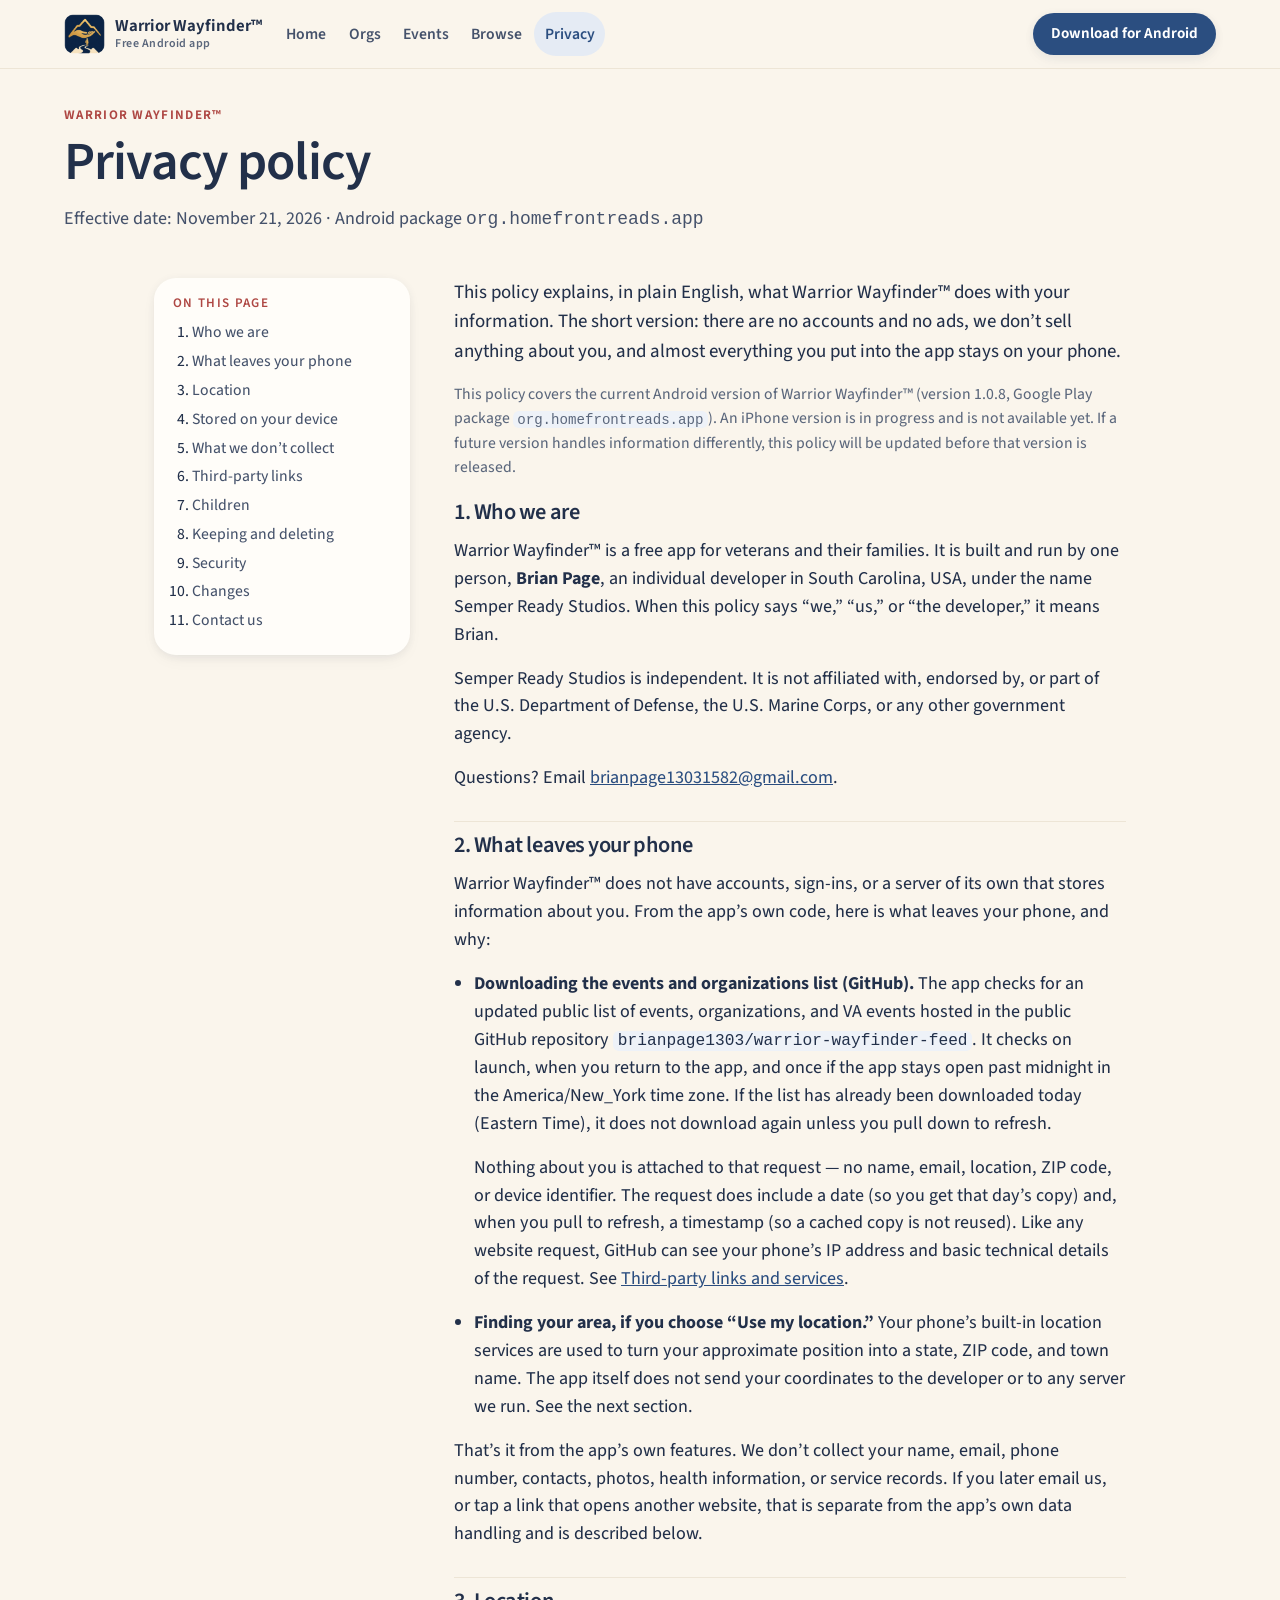
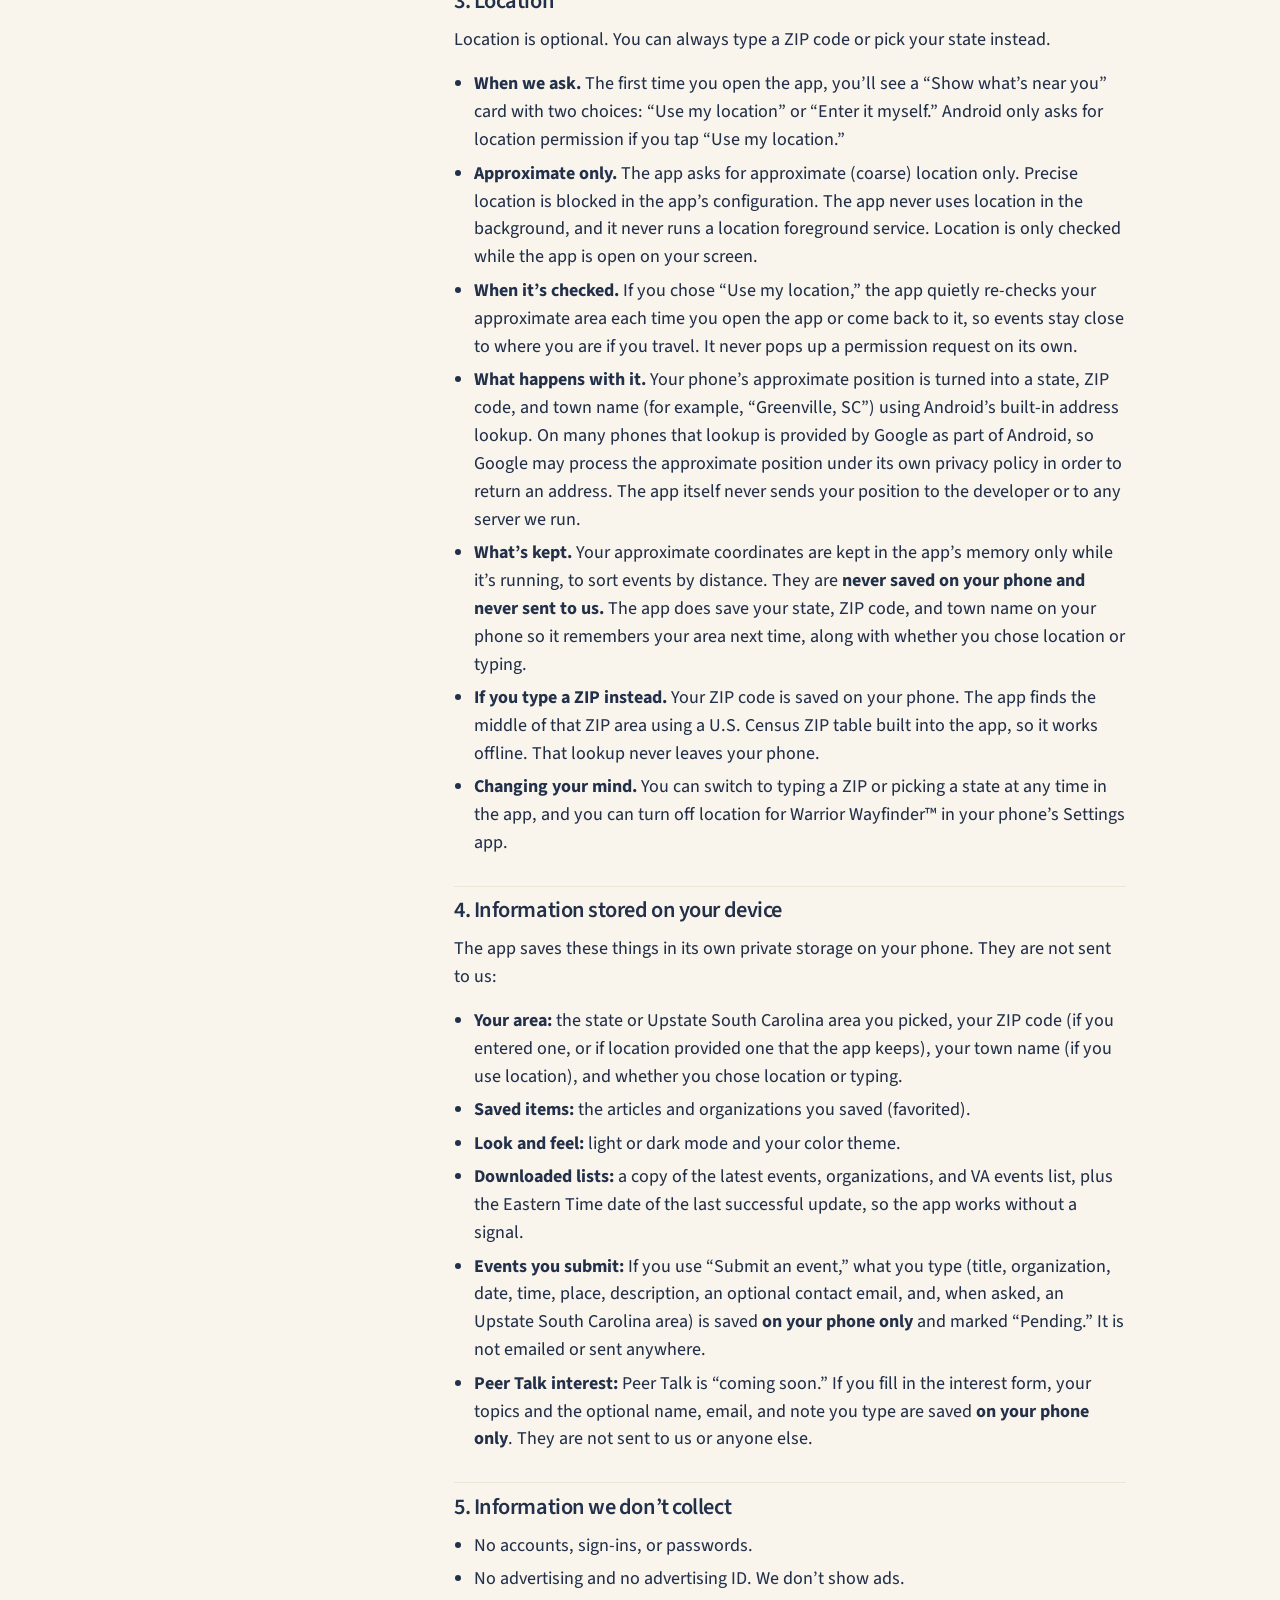
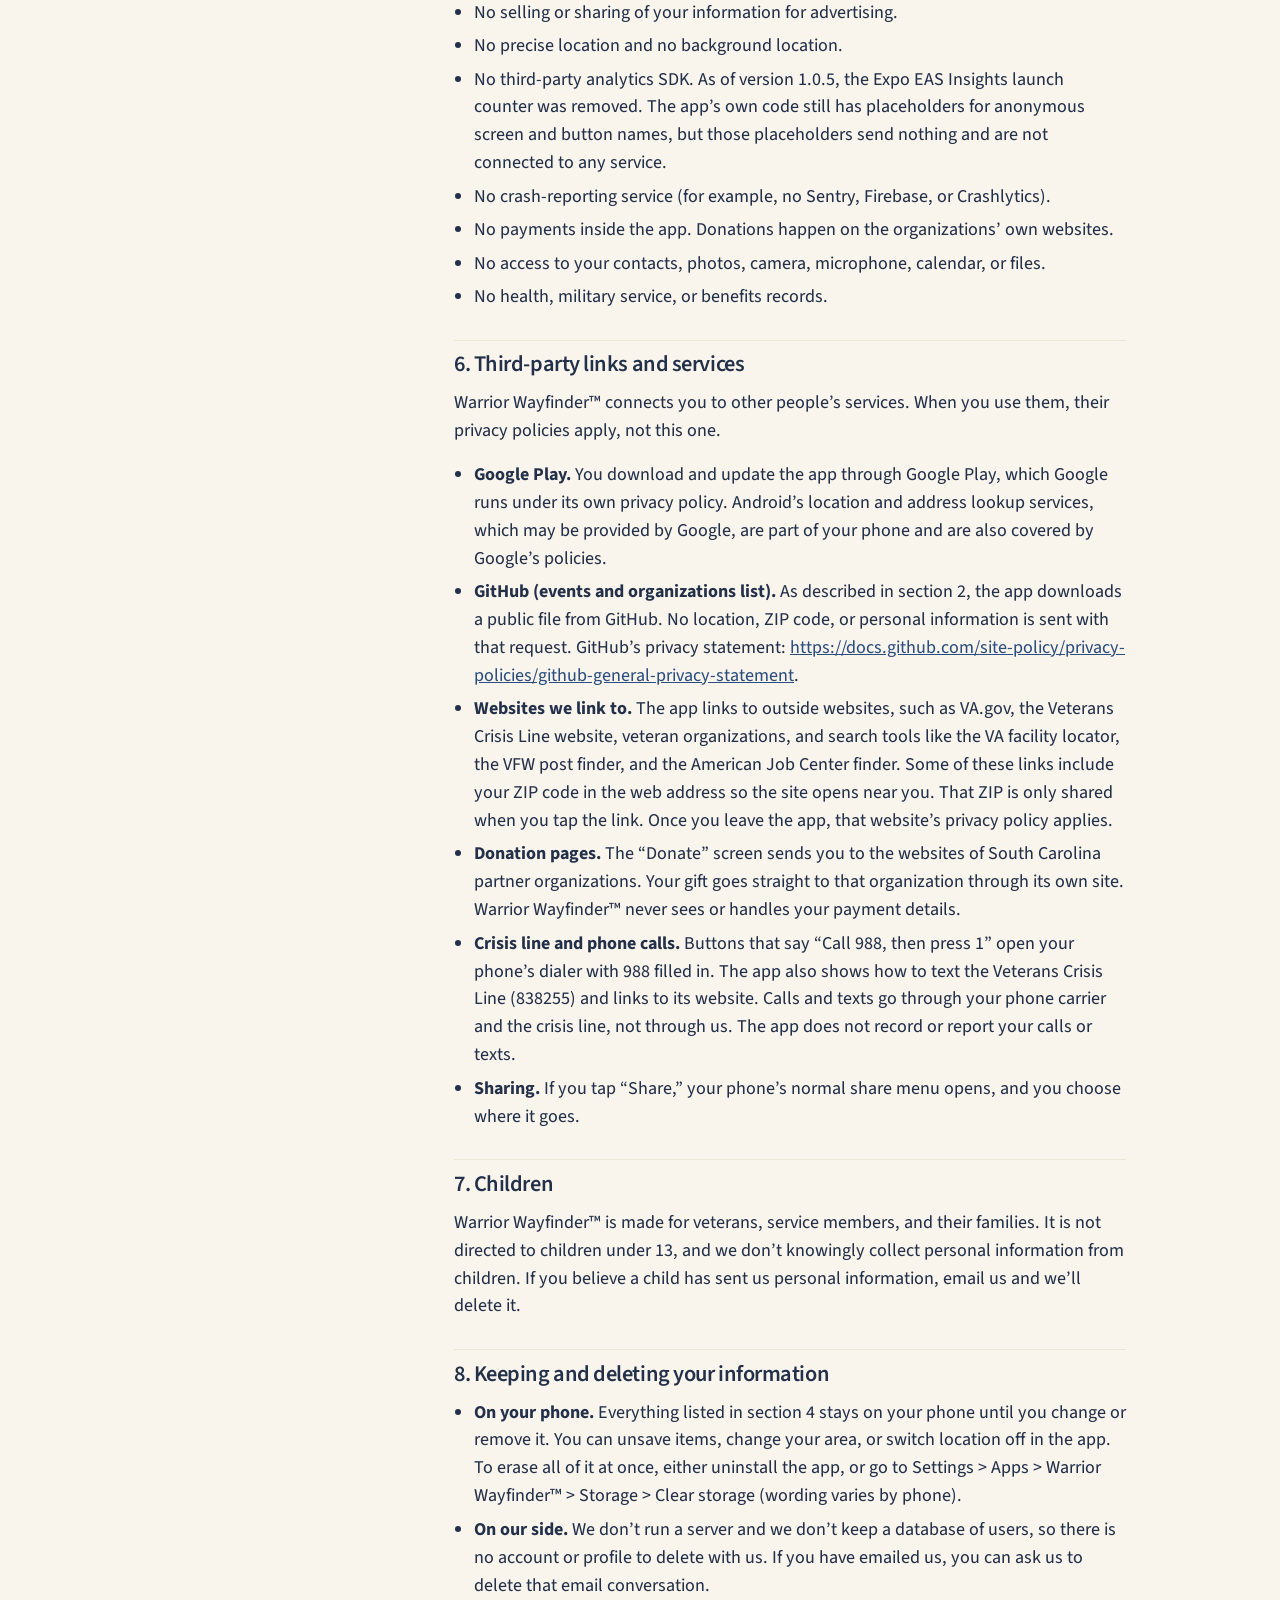
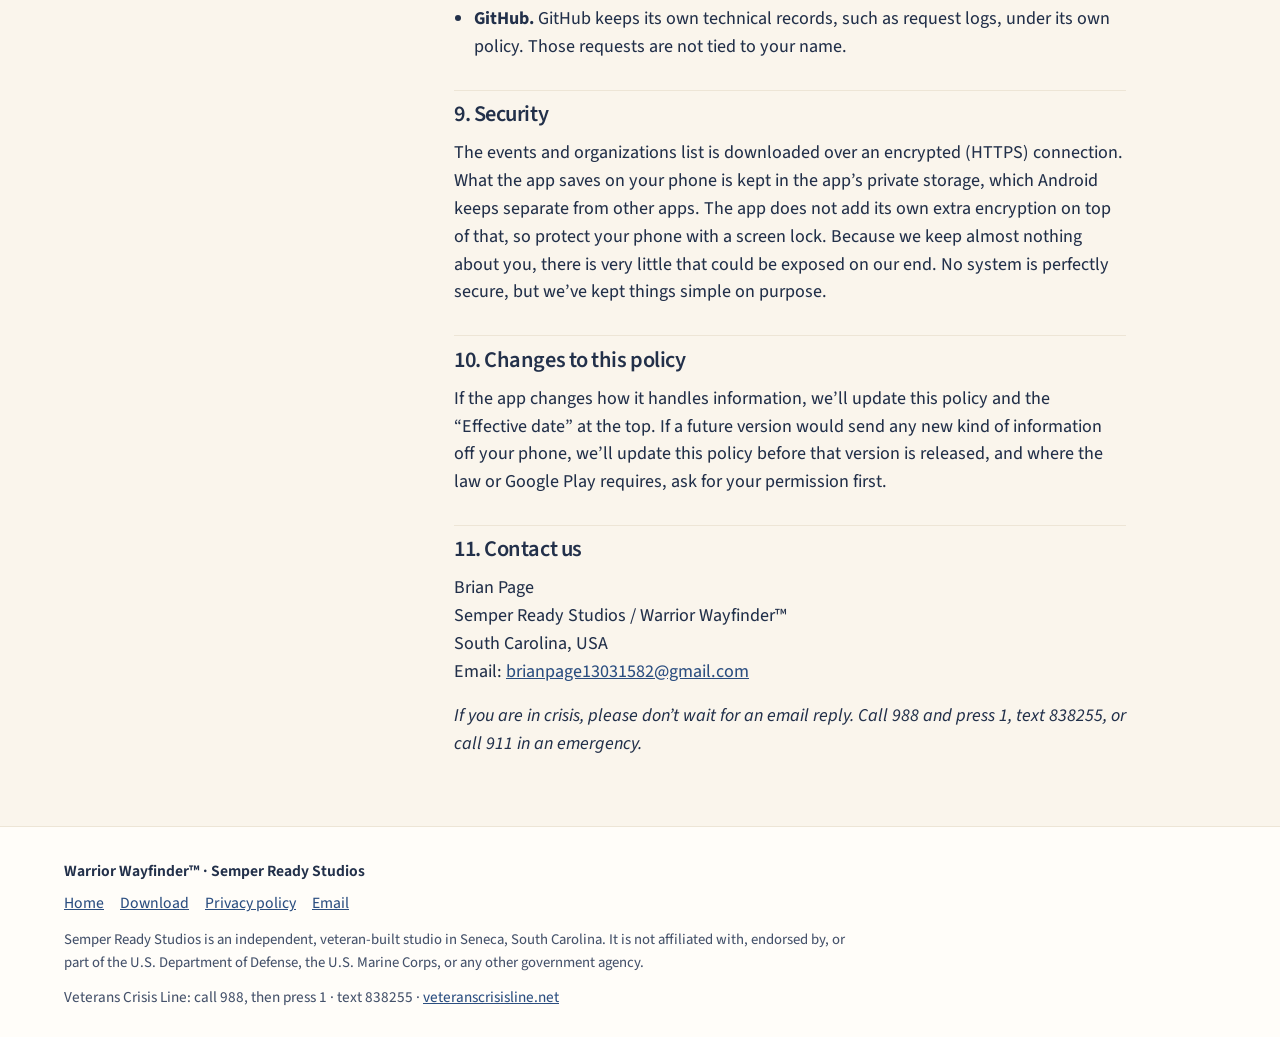
==== privacy.html @ dd0463ff "Semper Ready Studios site featuring Warrior Wayfinder" ====
<!DOCTYPE html>
<html lang="en">
<head>
  <meta charset="utf-8">
  <meta name="viewport" content="width=device-width, initial-scale=1">
  <title>Privacy Policy — Warrior Wayfinder™</title>
  <meta name="description" content="Privacy policy for Warrior Wayfinder™, the free Android app from Semper Ready Studios. Effective November 21, 2026.">
  <meta name="theme-color" content="#FAF5EC">
  <link rel="icon" href="assets/app-icon.png" type="image/png">
  <link rel="apple-touch-icon" href="assets/app-icon.png">
  <link rel="stylesheet" href="styles.css">
</head>
<body>
  <a class="skip" href="#main">Skip to content</a>

  <header class="site-header">
    <div class="wrap">
      <a class="brand" href="index.html">
        <img src="assets/app-icon.png" width="512" height="512" alt="">
        <span class="brand-name">
          <strong>Warrior Wayfinder™</strong>
          <span>Free Android app</span>
        </span>
      </a>
      <nav class="nav" aria-label="Primary">
        <a href="index.html">Home</a>
        <a href="index.html#orgs">Orgs</a>
        <a href="index.html#events">Events</a>
        <a href="index.html#browse">Browse</a>
        <a href="privacy.html" aria-current="page">Privacy</a>
      </nav>
      <a class="btn btn-primary btn-sm header-cta" href="https://play.google.com/apps/internaltest/4701648640906943757" rel="noopener noreferrer">Download for Android</a>
    </div>
  </header>

  <main id="main">
    <header class="policy-hero">
      <div class="wrap">
        <p class="eyebrow">Warrior Wayfinder™</p>
        <h1>Privacy policy</h1>
        <p class="muted">Effective date: November 21, 2026 · Android package <code>org.homefrontreads.app</code></p>
      </div>
    </header>

    <div class="wrap policy-layout">
      <nav class="toc" aria-label="On this page">
        <h2>On this page</h2>
        <ol>
          <li><a href="#who">Who we are</a></li>
          <li><a href="#leaves">What leaves your phone</a></li>
          <li><a href="#location">Location</a></li>
          <li><a href="#on-device">Stored on your device</a></li>
          <li><a href="#not-collected">What we don’t collect</a></li>
          <li><a href="#third-parties">Third-party links</a></li>
          <li><a href="#children">Children</a></li>
          <li><a href="#deletion">Keeping and deleting</a></li>
          <li><a href="#security">Security</a></li>
          <li><a href="#changes">Changes</a></li>
          <li><a href="#contact">Contact us</a></li>
        </ol>
      </nav>

      <article class="policy">
        <p class="lead">This policy explains, in plain English, what Warrior Wayfinder™ does with your information. The short version: there are no accounts and no ads, we don’t sell anything about you, and almost everything you put into the app stays on your phone.</p>
        <p class="updated">This policy covers the current Android version of Warrior Wayfinder™ (version 1.0.8, Google Play package <code>org.homefrontreads.app</code>). An iPhone version is in progress and is not available yet. If a future version handles information differently, this policy will be updated before that version is released.</p>

        <h2 id="who">1. Who we are</h2>
        <p>Warrior Wayfinder™ is a free app for veterans and their families. It is built and run by one person, <strong>Brian Page</strong>, an individual developer in South Carolina, USA, under the name Semper Ready Studios. When this policy says “we,” “us,” or “the developer,” it means Brian.</p>
        <p>Semper Ready Studios is independent. It is not affiliated with, endorsed by, or part of the U.S. Department of Defense, the U.S. Marine Corps, or any other government agency.</p>
        <p>Questions? Email <a href="mailto:brianpage13031582@gmail.com">brianpage13031582@gmail.com</a>.</p>

        <h2 id="leaves">2. What leaves your phone</h2>
        <p>Warrior Wayfinder™ does not have accounts, sign-ins, or a server of its own that stores information about you. From the app’s own code, here is what leaves your phone, and why:</p>
        <ul>
          <li>
            <p><strong>Downloading the events and organizations list (GitHub).</strong> The app checks for an updated public list of events, organizations, and VA events hosted in the public GitHub repository <code>brianpage1303/warrior-wayfinder-feed</code>. It checks on launch, when you return to the app, and once if the app stays open past midnight in the America/New_York time zone. If the list has already been downloaded today (Eastern Time), it does not download again unless you pull down to refresh.</p>
            <p>Nothing about you is attached to that request — no name, email, location, ZIP code, or device identifier. The request does include a date (so you get that day’s copy) and, when you pull to refresh, a timestamp (so a cached copy is not reused). Like any website request, GitHub can see your phone’s IP address and basic technical details of the request. See <a href="#third-parties">Third-party links and services</a>.</p>
          </li>
          <li>
            <p><strong>Finding your area, if you choose “Use my location.”</strong> Your phone’s built-in location services are used to turn your approximate position into a state, ZIP code, and town name. The app itself does not send your coordinates to the developer or to any server we run. See the next section.</p>
          </li>
        </ul>
        <p>That’s it from the app’s own features. We don’t collect your name, email, phone number, contacts, photos, health information, or service records. If you later email us, or tap a link that opens another website, that is separate from the app’s own data handling and is described below.</p>

        <h2 id="location">3. Location</h2>
        <p>Location is optional. You can always type a ZIP code or pick your state instead.</p>
        <ul>
          <li><strong>When we ask.</strong> The first time you open the app, you’ll see a “Show what’s near you” card with two choices: “Use my location” or “Enter it myself.” Android only asks for location permission if you tap “Use my location.”</li>
          <li><strong>Approximate only.</strong> The app asks for approximate (coarse) location only. Precise location is blocked in the app’s configuration. The app never uses location in the background, and it never runs a location foreground service. Location is only checked while the app is open on your screen.</li>
          <li><strong>When it’s checked.</strong> If you chose “Use my location,” the app quietly re-checks your approximate area each time you open the app or come back to it, so events stay close to where you are if you travel. It never pops up a permission request on its own.</li>
          <li><strong>What happens with it.</strong> Your phone’s approximate position is turned into a state, ZIP code, and town name (for example, “Greenville, SC”) using Android’s built-in address lookup. On many phones that lookup is provided by Google as part of Android, so Google may process the approximate position under its own privacy policy in order to return an address. The app itself never sends your position to the developer or to any server we run.</li>
          <li><strong>What’s kept.</strong> Your approximate coordinates are kept in the app’s memory only while it’s running, to sort events by distance. They are <strong>never saved on your phone and never sent to us.</strong> The app does save your state, ZIP code, and town name on your phone so it remembers your area next time, along with whether you chose location or typing.</li>
          <li><strong>If you type a ZIP instead.</strong> Your ZIP code is saved on your phone. The app finds the middle of that ZIP area using a U.S. Census ZIP table built into the app, so it works offline. That lookup never leaves your phone.</li>
          <li><strong>Changing your mind.</strong> You can switch to typing a ZIP or picking a state at any time in the app, and you can turn off location for Warrior Wayfinder™ in your phone’s Settings app.</li>
        </ul>

        <h2 id="on-device">4. Information stored on your device</h2>
        <p>The app saves these things in its own private storage on your phone. They are not sent to us:</p>
        <ul>
          <li><strong>Your area:</strong> the state or Upstate South Carolina area you picked, your ZIP code (if you entered one, or if location provided one that the app keeps), your town name (if you use location), and whether you chose location or typing.</li>
          <li><strong>Saved items:</strong> the articles and organizations you saved (favorited).</li>
          <li><strong>Look and feel:</strong> light or dark mode and your color theme.</li>
          <li><strong>Downloaded lists:</strong> a copy of the latest events, organizations, and VA events list, plus the Eastern Time date of the last successful update, so the app works without a signal.</li>
          <li><strong>Events you submit:</strong> If you use “Submit an event,” what you type (title, organization, date, time, place, description, an optional contact email, and, when asked, an Upstate South Carolina area) is saved <strong>on your phone only</strong> and marked “Pending.” It is not emailed or sent anywhere.</li>
          <li><strong>Peer Talk interest:</strong> Peer Talk is “coming soon.” If you fill in the interest form, your topics and the optional name, email, and note you type are saved <strong>on your phone only</strong>. They are not sent to us or anyone else.</li>
        </ul>

        <h2 id="not-collected">5. Information we don’t collect</h2>
        <ul>
          <li>No accounts, sign-ins, or passwords.</li>
          <li>No advertising and no advertising ID. We don’t show ads.</li>
          <li>No selling or sharing of your information for advertising.</li>
          <li>No precise location and no background location.</li>
          <li>No third-party analytics SDK. As of version 1.0.5, the Expo EAS Insights launch counter was removed. The app’s own code still has placeholders for anonymous screen and button names, but those placeholders send nothing and are not connected to any service.</li>
          <li>No crash-reporting service (for example, no Sentry, Firebase, or Crashlytics).</li>
          <li>No payments inside the app. Donations happen on the organizations’ own websites.</li>
          <li>No access to your contacts, photos, camera, microphone, calendar, or files.</li>
          <li>No health, military service, or benefits records.</li>
        </ul>

        <h2 id="third-parties">6. Third-party links and services</h2>
        <p>Warrior Wayfinder™ connects you to other people’s services. When you use them, their privacy policies apply, not this one.</p>
        <ul>
          <li><strong>Google Play.</strong> You download and update the app through Google Play, which Google runs under its own privacy policy. Android’s location and address lookup services, which may be provided by Google, are part of your phone and are also covered by Google’s policies.</li>
          <li><strong>GitHub (events and organizations list).</strong> As described in section 2, the app downloads a public file from GitHub. No location, ZIP code, or personal information is sent with that request. GitHub’s privacy statement: <a href="https://docs.github.com/site-policy/privacy-policies/github-general-privacy-statement" rel="noopener noreferrer">https://docs.github.com/site-policy/privacy-policies/github-general-privacy-statement</a>.</li>
          <li><strong>Websites we link to.</strong> The app links to outside websites, such as VA.gov, the Veterans Crisis Line website, veteran organizations, and search tools like the VA facility locator, the VFW post finder, and the American Job Center finder. Some of these links include your ZIP code in the web address so the site opens near you. That ZIP is only shared when you tap the link. Once you leave the app, that website’s privacy policy applies.</li>
          <li><strong>Donation pages.</strong> The “Donate” screen sends you to the websites of South Carolina partner organizations. Your gift goes straight to that organization through its own site. Warrior Wayfinder™ never sees or handles your payment details.</li>
          <li><strong>Crisis line and phone calls.</strong> Buttons that say “Call 988, then press 1” open your phone’s dialer with 988 filled in. The app also shows how to text the Veterans Crisis Line (838255) and links to its website. Calls and texts go through your phone carrier and the crisis line, not through us. The app does not record or report your calls or texts.</li>
          <li><strong>Sharing.</strong> If you tap “Share,” your phone’s normal share menu opens, and you choose where it goes.</li>
        </ul>

        <h2 id="children">7. Children</h2>
        <p>Warrior Wayfinder™ is made for veterans, service members, and their families. It is not directed to children under 13, and we don’t knowingly collect personal information from children. If you believe a child has sent us personal information, email us and we’ll delete it.</p>

        <h2 id="deletion">8. Keeping and deleting your information</h2>
        <ul>
          <li><strong>On your phone.</strong> Everything listed in section 4 stays on your phone until you change or remove it. You can unsave items, change your area, or switch location off in the app. To erase all of it at once, either uninstall the app, or go to Settings &gt; Apps &gt; Warrior Wayfinder™ &gt; Storage &gt; Clear storage (wording varies by phone).</li>
          <li><strong>On our side.</strong> We don’t run a server and we don’t keep a database of users, so there is no account or profile to delete with us. If you have emailed us, you can ask us to delete that email conversation.</li>
          <li><strong>GitHub.</strong> GitHub keeps its own technical records, such as request logs, under its own policy. Those requests are not tied to your name.</li>
        </ul>

        <h2 id="security">9. Security</h2>
        <p>The events and organizations list is downloaded over an encrypted (HTTPS) connection. What the app saves on your phone is kept in the app’s private storage, which Android keeps separate from other apps. The app does not add its own extra encryption on top of that, so protect your phone with a screen lock. Because we keep almost nothing about you, there is very little that could be exposed on our end. No system is perfectly secure, but we’ve kept things simple on purpose.</p>

        <h2 id="changes">10. Changes to this policy</h2>
        <p>If the app changes how it handles information, we’ll update this policy and the “Effective date” at the top. If a future version would send any new kind of information off your phone, we’ll update this policy before that version is released, and where the law or Google Play requires, ask for your permission first.</p>

        <h2 id="contact">11. Contact us</h2>
        <p>
          Brian Page<br>
          Semper Ready Studios / Warrior Wayfinder™<br>
          South Carolina, USA<br>
          Email: <a href="mailto:brianpage13031582@gmail.com">brianpage13031582@gmail.com</a>
        </p>
        <p><em>If you are in crisis, please don’t wait for an email reply. Call 988 and press 1, text 838255, or call 911 in an emergency.</em></p>
      </article>
    </div>
  </main>

  <footer class="site-footer">
    <div class="wrap">
      <div class="foot-brand">Warrior Wayfinder™ · Semper Ready Studios</div>
      <nav class="foot-nav" aria-label="Footer">
        <a href="index.html">Home</a>
        <a href="index.html#download">Download</a>
        <a href="privacy.html">Privacy policy</a>
        <a href="mailto:brianpage13031582@gmail.com">Email</a>
      </nav>
      <p class="foot-disc">Semper Ready Studios is an independent, veteran-built studio in Seneca, South Carolina. It is not affiliated with, endorsed by, or part of the U.S. Department of Defense, the U.S. Marine Corps, or any other government agency.</p>
      <p class="crisis-line">Veterans Crisis Line: call 988, then press 1 · text 838255 · <a href="https://www.veteranscrisisline.net/" rel="noopener noreferrer">veteranscrisisline.net</a></p>
    </div>
  </footer>
</body>
</html>
---- styles.css ----
/* Warrior Wayfinder™ site — visual language from the app (theme B, Cream + Navy). */

:root {
  --bg: #faf5ec;
  --card: #fffdf9;
  --elevated: #ffffff;
  --ink: #22304a;
  --ink-soft: #45526b;
  --ink-muted: #5b677c;
  --accent: #3b6199;
  --accent-deep: #27487a;
  --accent-soft: #e5ebf4;
  --warm: #ae4743;
  --warm-soft: #f8e6e1;
  --sage: #436d68;
  --sage-soft: #e4efea;
  --crisis: #9c3535;
  --crisis-bg: #fceeeb;
  --crisis-border: #efcbc5;
  --crisis-solid: #a33b3b;
  --border: #ede5d6;
  --white: #ffffff;
  --tab-inactive: #7c8798;
  --primary: #2b4e80;
  --on-primary: #ffffff;
  --input-border: #8e8574;
  --shadow: #2e3c57;
  --wash: #eef2f8;
  --radius-sm: 16px;
  --radius-md: 22px;
  --radius-lg: 28px;
  --radius-pill: 999px;
  --shadow-sm: 0 2px 10px rgba(46, 60, 87, 0.07), 0 6px 18px -4px rgba(46, 60, 87, 0.06);
  --shadow-md: 0 3px 14px rgba(46, 60, 87, 0.08), 0 10px 28px -6px rgba(46, 60, 87, 0.09);
  --shadow-lg: 0 6px 20px rgba(46, 60, 87, 0.1), 0 16px 40px -8px rgba(46, 60, 87, 0.12);
  --font: "Source Sans 3", -apple-system, BlinkMacSystemFont, "Segoe UI", Roboto, "Helvetica Neue", sans-serif;
  --content: 72rem;
  --header-h: 4.25rem;
}

@font-face {
  font-family: "Source Sans 3";
  src: url("assets/fonts/SourceSans3-Variable.ttf") format("truetype");
  font-weight: 200 900;
  font-style: normal;
  font-display: swap;
}
@font-face {
  font-family: "Source Sans 3";
  src: url("assets/fonts/SourceSans3-Italic-Variable.ttf") format("truetype");
  font-weight: 200 900;
  font-style: italic;
  font-display: swap;
}

*, *::before, *::after { box-sizing: border-box; }

html {
  scroll-behavior: smooth;
  scroll-padding-top: calc(var(--header-h) + 0.75rem);
}

body {
  margin: 0;
  background: var(--bg);
  color: var(--ink);
  font-family: var(--font);
  font-size: 1.125rem;
  line-height: 1.55;
  font-weight: 430;
  -webkit-font-smoothing: antialiased;
  text-rendering: optimizeLegibility;
  overflow-wrap: break-word;
}

img { max-width: 100%; height: auto; display: block; }
a { color: var(--primary); }
a:hover { color: var(--accent-deep); }

:focus-visible {
  outline: 3px solid var(--accent);
  outline-offset: 3px;
}

.skip {
  position: absolute;
  left: 0.75rem;
  top: -5rem;
  z-index: 100;
  background: var(--primary);
  color: var(--on-primary);
  padding: 0.55rem 0.9rem;
  border-radius: var(--radius-pill);
  font-weight: 600;
  text-decoration: none;
}
.skip:focus { top: 0.75rem; }

.wrap {
  width: min(calc(100% - 2rem), var(--content));
  margin-inline: auto;
}

/* Header — cream bar, like the app chrome */
.site-header {
  position: sticky;
  top: 0;
  z-index: 40;
  background: rgba(250, 245, 236, 0.92);
  backdrop-filter: blur(14px);
  -webkit-backdrop-filter: blur(14px);
  border-bottom: 1px solid var(--border);
  min-height: var(--header-h);
}
.site-header .wrap {
  display: flex;
  align-items: center;
  justify-content: space-between;
  flex-wrap: wrap;
  gap: 0.4rem 0.85rem;
  min-height: var(--header-h);
  padding-block: 0.4rem;
}
.brand {
  display: flex;
  align-items: center;
  gap: 0.65rem;
  text-decoration: none;
  color: var(--ink);
  min-height: 44px;
}
.brand img {
  width: 2.55rem;
  height: 2.55rem;
  border-radius: 22%;
}
.brand-name {
  display: flex;
  flex-direction: column;
  line-height: 1.1;
  gap: 0.1rem;
}
.brand-name strong {
  font-size: 1.05rem;
  font-weight: 650;
}
.brand-name span {
  font-size: 0.75rem;
  font-weight: 600;
  letter-spacing: 0.04em;
  color: var(--ink-muted);
}

.nav {
  display: flex;
  flex-wrap: wrap;
  gap: 0.1rem;
  justify-content: flex-end;
}
.nav a {
  color: var(--ink-soft);
  text-decoration: none;
  font-weight: 600;
  font-size: 0.98rem;
  padding: 0.5rem 0.65rem;
  min-height: 44px;
  display: inline-flex;
  align-items: center;
  border-radius: var(--radius-pill);
}
.nav a:hover { color: var(--primary); background: var(--accent-soft); }
.nav a[aria-current="page"] {
  color: var(--primary);
  background: var(--accent-soft);
}

.header-cta { margin-left: auto; }

/* Buttons — app pill style */
.btn {
  display: inline-flex;
  align-items: center;
  justify-content: center;
  gap: 0.45rem;
  min-height: 48px;
  padding: 0.7rem 1.35rem;
  border-radius: var(--radius-pill);
  text-decoration: none;
  font-weight: 650;
  font-size: 1.02rem;
  border: 2px solid transparent;
  cursor: pointer;
  transition: transform 0.15s ease, background 0.15s ease, box-shadow 0.15s ease;
}
.btn:hover { transform: translateY(-1px); }
.btn:active { transform: translateY(0); }
.btn-primary {
  background: var(--primary);
  color: var(--on-primary);
  box-shadow: var(--shadow-sm);
}
.btn-primary:hover { background: var(--accent-deep); color: var(--on-primary); }
.btn-secondary {
  background: var(--card);
  color: var(--primary);
  border-color: var(--accent-soft);
  box-shadow: var(--shadow-sm);
}
.btn-secondary:hover { background: var(--accent-soft); color: var(--accent-deep); }
.btn-crisis {
  background: var(--crisis-solid);
  color: var(--white);
}
.btn-crisis:hover { background: var(--crisis); color: var(--white); }
.btn-sm {
  min-height: 42px;
  padding: 0.45rem 1rem;
  font-size: 0.95rem;
}
.btn-disabled {
  background: var(--wash);
  color: var(--ink-muted);
  box-shadow: none;
  cursor: default;
  transform: none;
}
.btn-disabled:hover { transform: none; background: var(--wash); color: var(--ink-muted); }

/* Eyebrows & type, from the app */
.eyebrow {
  margin: 0 0 0.4rem;
  font-size: 0.82rem;
  font-weight: 650;
  letter-spacing: 0.1em;
  text-transform: uppercase;
  color: var(--warm);
}
h1, h2, h3 { font-weight: 600; letter-spacing: -0.02em; color: var(--ink); }
h1 {
  font-size: clamp(2.05rem, 6.4vw, 3.35rem);
  line-height: 1.12;
  margin: 0 0 0.85rem;
}
h2 {
  font-size: clamp(1.7rem, 3.6vw, 2.25rem);
  line-height: 1.2;
  margin: 0 0 0.7rem;
}
h3 { font-size: 1.25rem; margin: 0 0 0.4rem; }
p { margin: 0 0 1rem; }
.muted { color: var(--ink-soft); }
.tm { font-size: 0.5em; vertical-align: super; line-height: 0; font-weight: 650; }

/* Hero */
.hero {
  position: relative;
  padding: 2.25rem 0 3rem;
  overflow: hidden;
}
.hero-blobs {
  position: absolute;
  inset: 0;
  pointer-events: none;
}
.blob-a, .blob-b {
  position: absolute;
  border-radius: 50%;
  filter: blur(2px);
}
.blob-a {
  width: 18rem;
  height: 18rem;
  right: -4rem;
  top: -3rem;
  background: var(--wash);
}
.blob-b {
  width: 14rem;
  height: 14rem;
  right: 8rem;
  top: 8rem;
  background: #f3e8df;
  opacity: 0.85;
}
.hero-grid {
  position: relative;
  display: grid;
  gap: 2.25rem;
  align-items: center;
}
@media (min-width: 900px) {
  .hero-grid { grid-template-columns: 1.05fr 0.95fr; gap: 3rem; }
  .hero { padding: 3rem 0 4rem; }
}
.hero .lede {
  font-size: 1.2rem;
  color: var(--ink-soft);
  max-width: 36rem;
  margin-bottom: 1.4rem;
}
.hero-actions {
  display: flex;
  flex-wrap: wrap;
  gap: 0.7rem;
  margin-bottom: 0.85rem;
}
.hero-note {
  font-size: 0.98rem;
  color: var(--ink-muted);
  margin: 0;
  max-width: 32rem;
}

/* Phone mockup */
.phone-wrap { display: flex; justify-content: center; }
.phone {
  width: min(100%, 20.5rem);
  background: var(--ink);
  border-radius: 2.1rem;
  padding: 0.55rem 0.48rem 0.6rem;
  box-shadow: var(--shadow-lg);
}
.phone img {
  width: 100%;
  border-radius: 1.55rem;
  background: var(--bg);
  aspect-ratio: 720 / 1502;
  object-fit: cover;
  object-position: top;
}

/* Sections */
section { padding: 3.25rem 0; }
.band-wash { background: var(--wash); }
.band-card { background: var(--card); border-block: 1px solid var(--border); }

.section-head { max-width: 40rem; margin-bottom: 1.75rem; }

/* Feature cards */
.features {
  display: grid;
  gap: 1rem;
  margin: 0;
  padding: 0;
  list-style: none;
}
@media (min-width: 640px) { .features { grid-template-columns: 1fr 1fr; } }
@media (min-width: 1000px) { .features { grid-template-columns: 1fr 1fr 1fr; } }
.feature {
  background: var(--card);
  border-radius: var(--radius-md);
  box-shadow: var(--shadow-sm);
  padding: 1.2rem 1.2rem 1.15rem;
}
.feature-icon {
  width: 2.75rem;
  height: 2.75rem;
  border-radius: 50%;
  display: grid;
  place-items: center;
  margin-bottom: 0.75rem;
}
.feature-icon svg { width: 1.3rem; height: 1.3rem; }
.icon-sage { background: var(--sage-soft); color: var(--sage); }
.icon-warm { background: var(--warm-soft); color: var(--warm); }
.icon-accent { background: var(--accent-soft); color: var(--accent); }
.icon-crisis { background: var(--crisis-bg); color: var(--crisis); }
.feature p { margin: 0; color: var(--ink-soft); font-size: 1.02rem; }

/* How it works */
.steps {
  display: grid;
  gap: 1rem;
  margin: 0;
  padding: 0;
  list-style: none;
  counter-reset: step;
}
@media (min-width: 800px) { .steps { grid-template-columns: 1fr 1fr 1fr; gap: 1.25rem; } }
.step {
  background: var(--card);
  border-radius: var(--radius-lg);
  box-shadow: var(--shadow-sm);
  padding: 1.4rem 1.3rem 1.3rem;
  counter-increment: step;
}
.step::before {
  content: counter(step);
  display: grid;
  place-items: center;
  width: 2.1rem;
  height: 2.1rem;
  border-radius: 50%;
  background: var(--primary);
  color: var(--on-primary);
  font-weight: 700;
  margin-bottom: 0.85rem;
}
.step p { margin: 0; color: var(--ink-soft); }

/* Gallery */
.gallery {
  display: grid;
  grid-template-columns: repeat(3, 1fr);
  gap: 1.25rem;
}
@media (max-width: 799px) {
  .gallery {
    display: flex;
    overflow-x: auto;
    scroll-snap-type: x mandatory;
    gap: 1rem;
    margin-inline: -1rem;
    padding: 0.25rem 1rem 1rem;
    -webkit-overflow-scrolling: touch;
  }
  .gallery figure {
    flex: 0 0 min(16.25rem, 74vw);
    scroll-snap-align: start;
    margin: 0;
  }
}
.gallery figure { margin: 0; }
.gallery figcaption {
  text-align: center;
  font-weight: 600;
  font-size: 0.98rem;
  color: var(--ink-soft);
  margin-top: 0.65rem;
}

/* Download */
.download-panel {
  background: var(--primary);
  color: var(--on-primary);
  border-radius: var(--radius-lg);
  padding: 1.85rem 1.5rem 1.7rem;
  box-shadow: var(--shadow-md);
  display: grid;
  gap: 1.5rem;
}
@media (min-width: 800px) {
  .download-panel {
    grid-template-columns: 1fr auto;
    align-items: center;
    padding: 2.25rem 2rem;
    gap: 2rem;
  }
}
.download-panel h2, .download-panel h3 { color: var(--white); }
.download-panel p, .download-panel li { color: #e8eef8; }
.download-panel a:not(.btn) { color: #d5e3f8; }
.download-panel ol { margin: 0 0 1.15rem; padding-left: 1.2rem; }
.download-panel .btn-primary {
  background: var(--white);
  color: var(--primary);
}
.download-panel .btn-primary:hover { background: var(--wash); color: var(--accent-deep); }
.download-panel .btn-secondary {
  background: transparent;
  color: var(--white);
  border-color: rgba(255,255,255,0.35);
  box-shadow: none;
}
.download-panel .btn-secondary:hover { background: rgba(255,255,255,0.1); color: var(--white); }
.download-panel .btn-disabled {
  background: rgba(255,255,255,0.12);
  color: #d5dbe8;
  border: 2px solid rgba(255,255,255,0.18);
}
.qr-card {
  background: var(--bg);
  color: var(--ink);
  border-radius: var(--radius-md);
  padding: 1rem 1rem 0.85rem;
  text-align: center;
  box-shadow: var(--shadow-sm);
  width: min(100%, 13.5rem);
  justify-self: center;
}
.qr-card img { width: 10.5rem; height: 10.5rem; margin: 0 auto 0.55rem; }
.qr-card p { margin: 0; font-size: 0.9rem; color: var(--ink-soft); font-weight: 600; }
.coming-soon {
  display: inline-flex;
  align-items: center;
  gap: 0.5rem;
  margin-top: 0.7rem;
  font-weight: 600;
  color: #d5dbe8;
}

/* FAQ */
.faq { max-width: 46rem; }
.faq details {
  background: var(--card);
  border-radius: var(--radius-md);
  box-shadow: var(--shadow-sm);
  padding: 0.15rem 1.15rem;
  margin-bottom: 0.7rem;
}
.faq summary {
  cursor: pointer;
  font-weight: 650;
  padding: 0.95rem 0;
  list-style: none;
}
.faq summary::-webkit-details-marker { display: none; }
.faq summary::after {
  content: "+";
  float: right;
  color: var(--primary);
  font-weight: 600;
  font-size: 1.3rem;
  line-height: 1;
}
.faq details[open] summary::after { content: "–"; }
.faq details p { color: var(--ink-soft); padding-bottom: 0.85rem; }

/* About the maker */
.maker {
  display: grid;
  gap: 1.5rem;
}
@media (min-width: 800px) {
  .maker { grid-template-columns: auto 1fr; align-items: start; gap: 2rem; }
}
.maker-mark {
  width: 5.5rem;
  height: 5.5rem;
}
.disclaimer {
  font-size: 0.98rem;
  color: var(--ink-soft);
  background: var(--wash);
  border-radius: var(--radius-sm);
  padding: 0.95rem 1.05rem;
  margin-top: 1.1rem;
}

/* Footer */
.site-footer {
  background: var(--card);
  border-top: 1px solid var(--border);
  padding: 2rem 0 1.75rem;
  font-size: 0.98rem;
  color: var(--ink-soft);
}
.site-footer a { color: var(--primary); }
.foot-brand { font-weight: 650; color: var(--ink); margin-bottom: 0.45rem; }
.foot-nav {
  display: flex;
  flex-wrap: wrap;
  gap: 0.3rem 1rem;
  margin: 0.5rem 0 0.85rem;
}
.foot-disc { font-size: 0.92rem; max-width: 50rem; margin: 0 0 0.7rem; }
.crisis-line { margin: 0; font-size: 0.95rem; }

/* Privacy */
.policy-hero { padding: 2.25rem 0 1.75rem; }
.policy-hero h1 { max-width: 16ch; }
.policy-layout {
  display: grid;
  gap: 1.5rem;
  padding-bottom: 3.25rem;
}
@media (min-width: 960px) {
  .policy-layout {
    grid-template-columns: 16rem minmax(0, 42rem);
    justify-content: center;
    gap: 2.75rem;
  }
}
.toc {
  background: var(--card);
  border-radius: var(--radius-md);
  box-shadow: var(--shadow-sm);
  padding: 1.1rem 1.2rem;
  height: fit-content;
}
@media (min-width: 960px) {
  .toc { position: sticky; top: calc(var(--header-h) + 1rem); }
}
.toc h2 {
  font-size: 0.82rem;
  letter-spacing: 0.1em;
  text-transform: uppercase;
  color: var(--warm);
  margin-bottom: 0.55rem;
}
.toc ol { margin: 0; padding-left: 1.2rem; font-size: 0.98rem; }
.toc li { margin: 0.28rem 0; }
.toc a { text-decoration: none; color: var(--ink-soft); }
.toc a:hover { color: var(--primary); text-decoration: underline; }

.policy { max-width: 42rem; }
.policy h2 {
  font-size: 1.4rem;
  padding-top: 0.65rem;
  border-top: 1px solid var(--border);
  margin-top: 1.8rem;
}
.policy h2:first-of-type { border-top: 0; margin-top: 0; padding-top: 0; }
.policy ul, .policy ol { margin: 0 0 1rem; padding-left: 1.25rem; }
.policy li { margin: 0.35rem 0; }
.policy .lead { font-size: 1.18rem; }
.updated { font-size: 0.98rem; color: var(--ink-muted); margin-bottom: 1.2rem; }
.policy code {
  font-size: 0.9em;
  background: var(--wash);
  padding: 0.05em 0.3em;
  border-radius: 6px;
  overflow-wrap: anywhere;
}

@media (max-width: 720px) {
  .site-header .wrap {
    display: grid;
    grid-template-columns: minmax(0, 1fr) auto;
    align-items: center;
    gap: 0.35rem 0.6rem;
  }
  .brand { grid-column: 1; grid-row: 1; }
  .header-cta { grid-column: 2; grid-row: 1; margin-left: 0; white-space: nowrap; }
  .nav {
    grid-column: 1 / -1;
    grid-row: 2;
    justify-content: space-between;
  }
  .nav a { flex: 1 1 0; justify-content: center; padding: 0.45rem 0.3rem; font-size: 0.9rem; }
  .brand-name strong { font-size: 0.98rem; }
  .brand-name span { display: none; }
}

@media (prefers-reduced-motion: reduce) {
  html { scroll-behavior: auto; }
  .btn { transition: none; }
  .btn:hover { transform: none; }
}

/* Print / phone-readable PDF */
@media print {
  * {
    -webkit-print-color-adjust: exact !important;
    print-color-adjust: exact !important;
  }
  .skip, .header-cta, .hero-blobs { display: none !important; }
  .site-header {
    position: static !important;
    backdrop-filter: none;
    -webkit-backdrop-filter: none;
    background: var(--bg) !important;
    break-after: avoid;
  }
  .toc { position: static !important; box-shadow: none; border: 1px solid var(--border); }
  .nav { display: none; }
  .hero .phone-wrap { display: none; }
  .gallery {
    display: grid !important;
    grid-template-columns: 1fr 1fr;
    overflow: visible !important;
    margin: 0 !important;
    padding: 0 !important;
  }
  .gallery figure { flex: none !important; break-inside: avoid; }
  .feature, .step, .faq details, .download-panel, .phone, .maker, .site-footer, #about { break-inside: avoid; }
  .section-head { break-after: avoid; break-inside: avoid; }
  .site-footer { break-inside: avoid; page-break-inside: avoid; }
  .hero, section { padding: 0.95rem 0; }
  a { text-decoration: none; }
  body { background: var(--bg); font-size: 12.5pt; }
  @page { size: 5.5in 8.5in; margin: 0.45in 0.4in; }
}
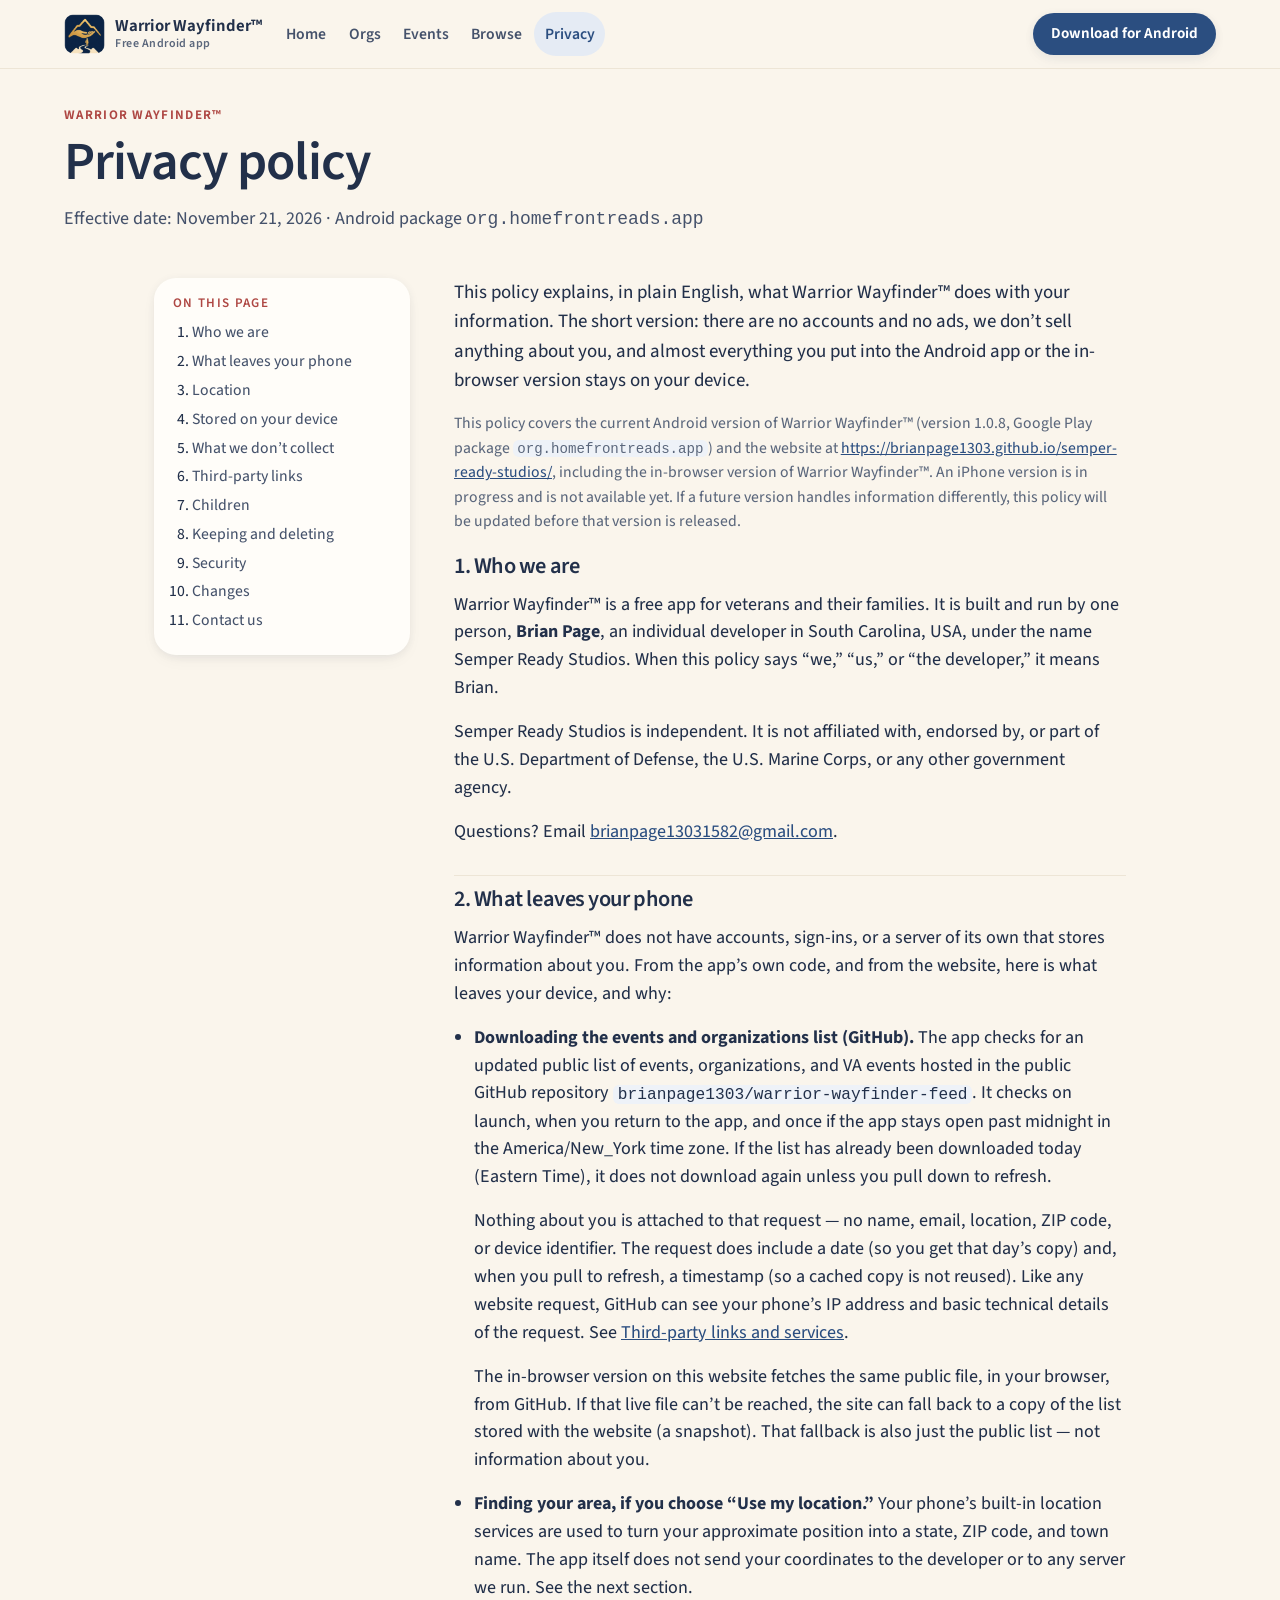
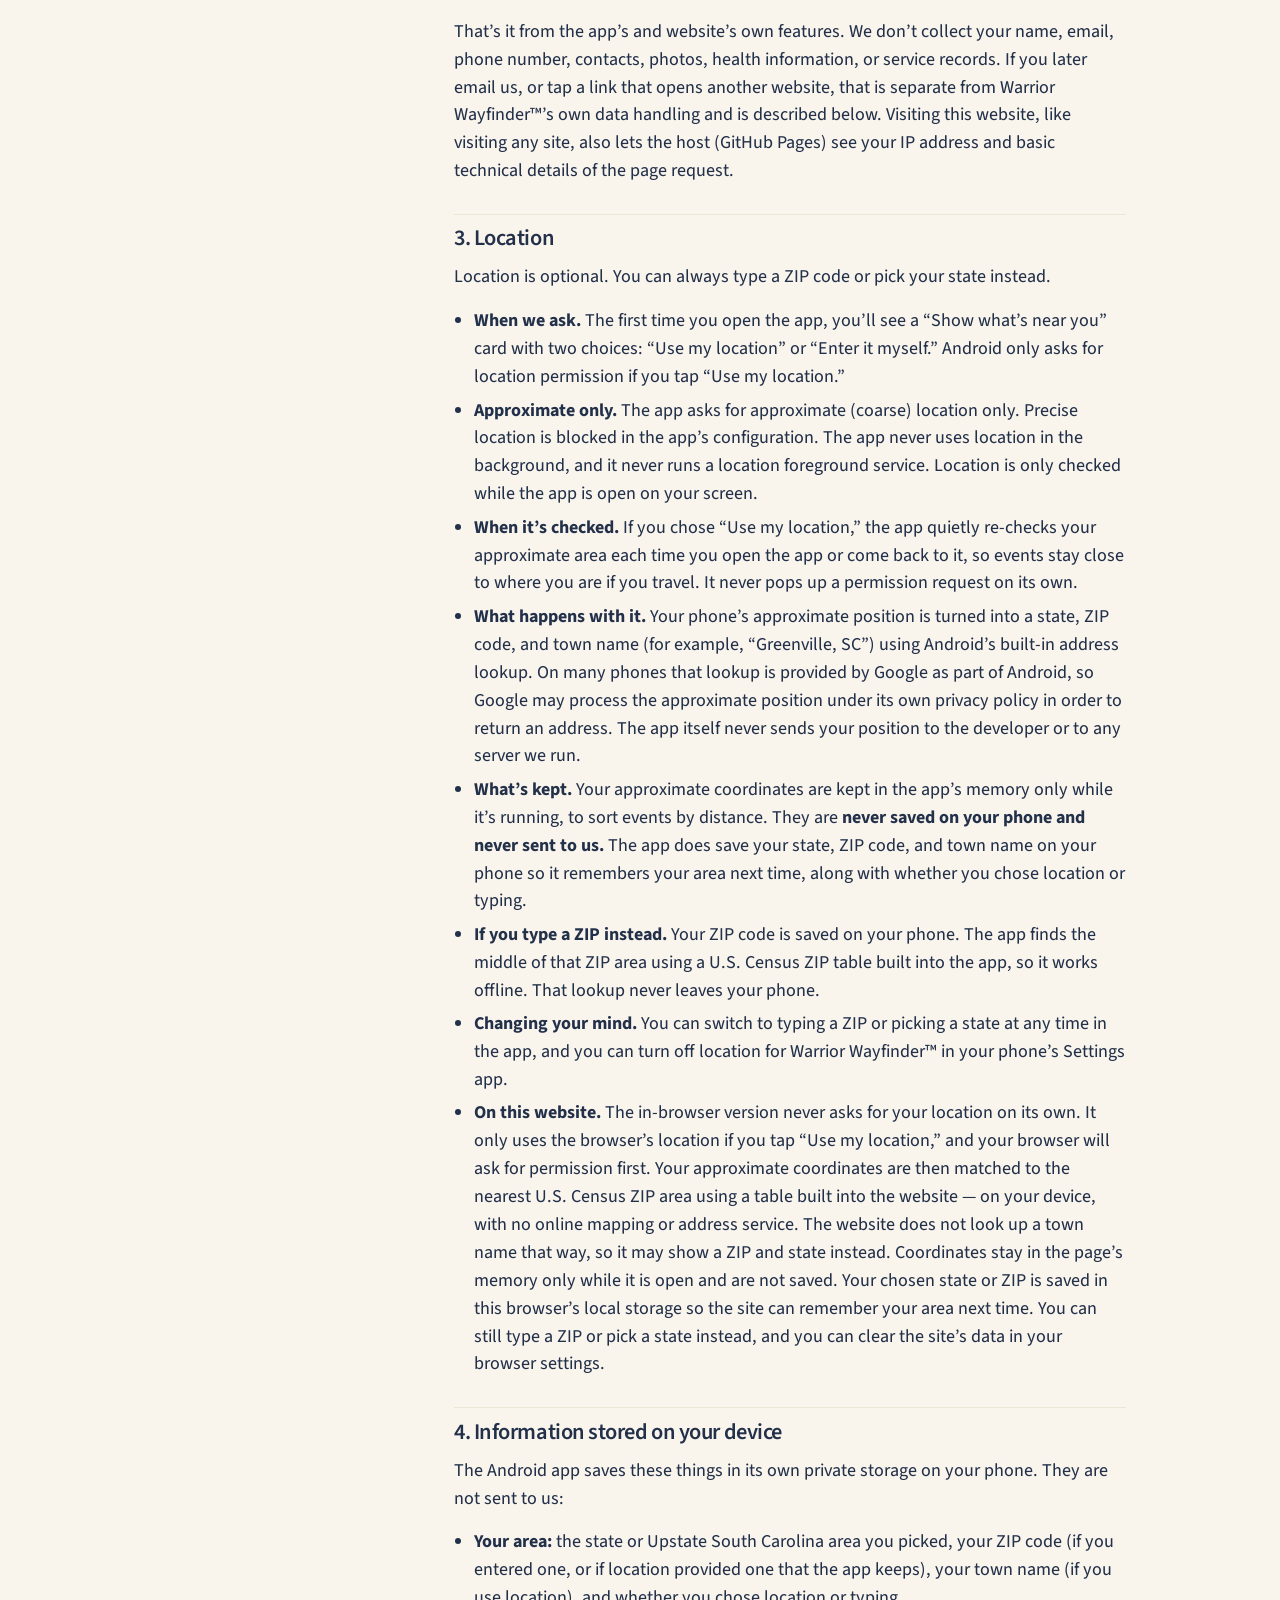
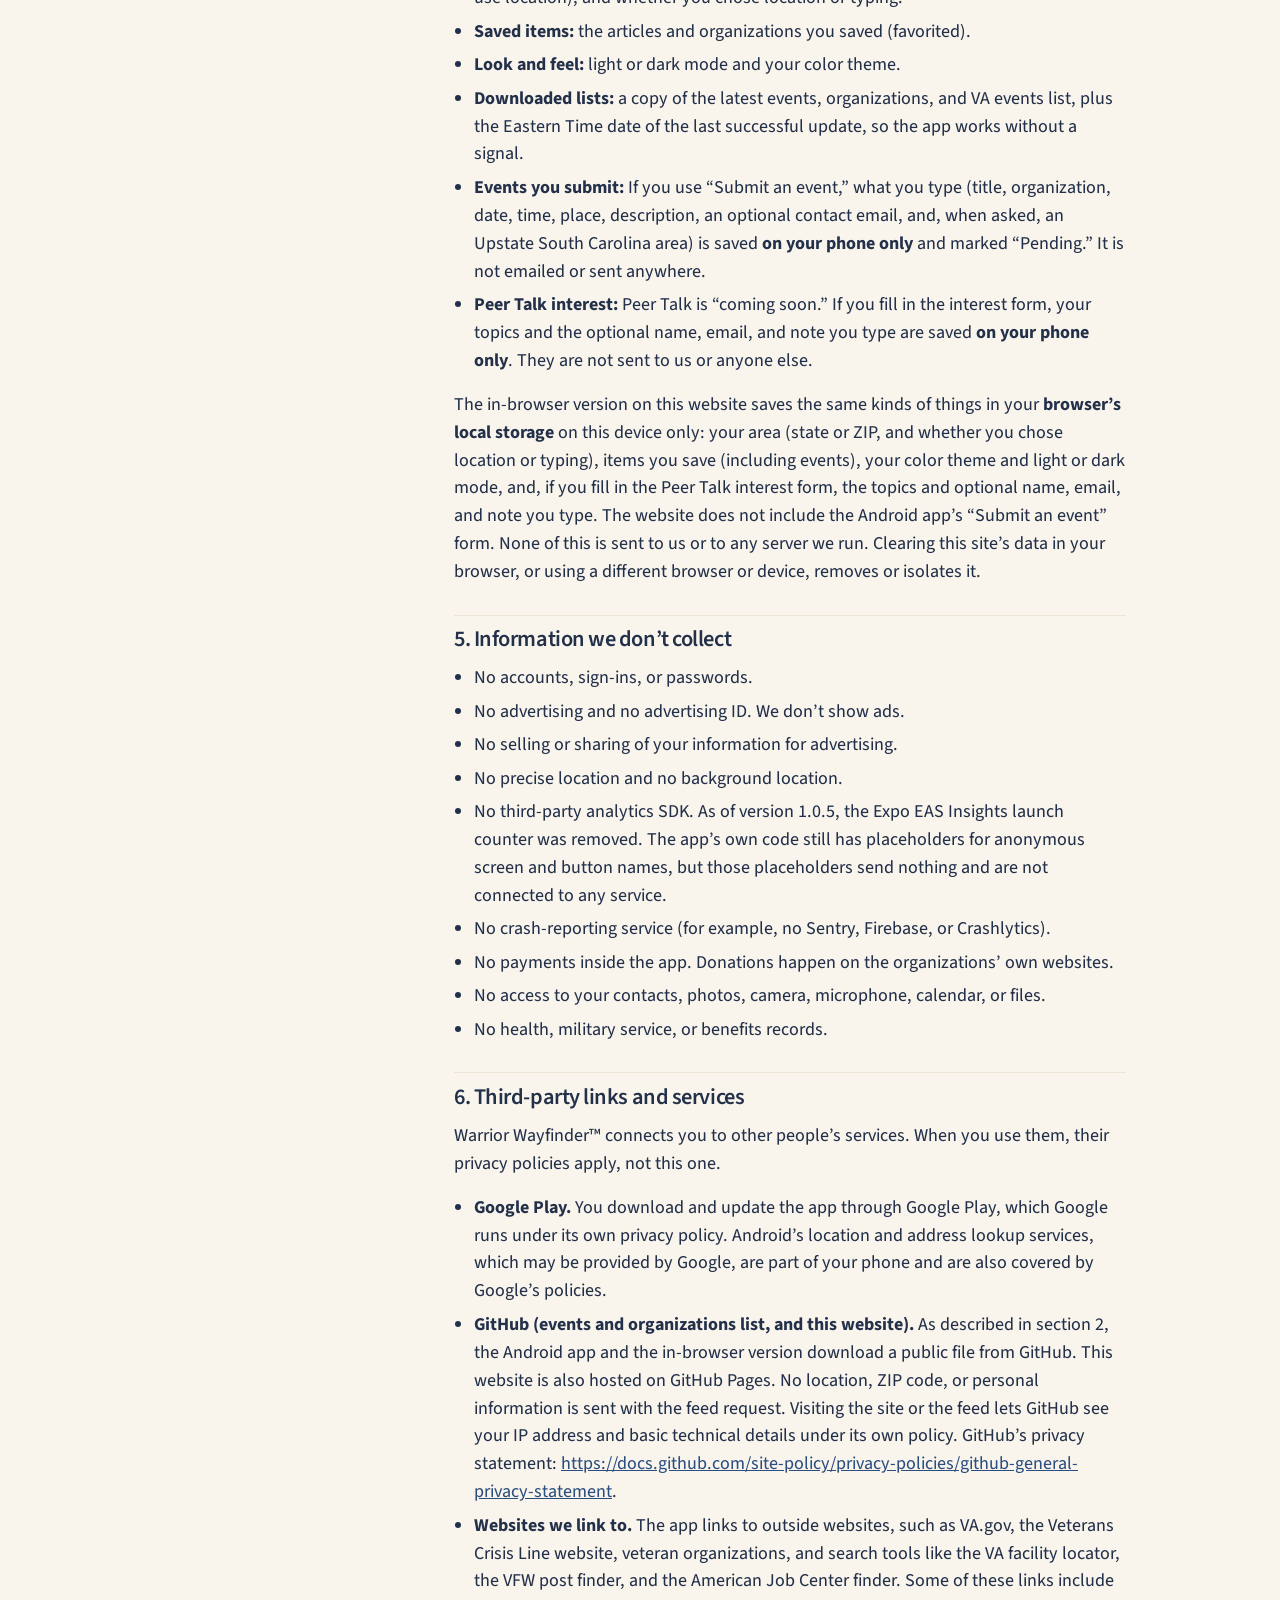
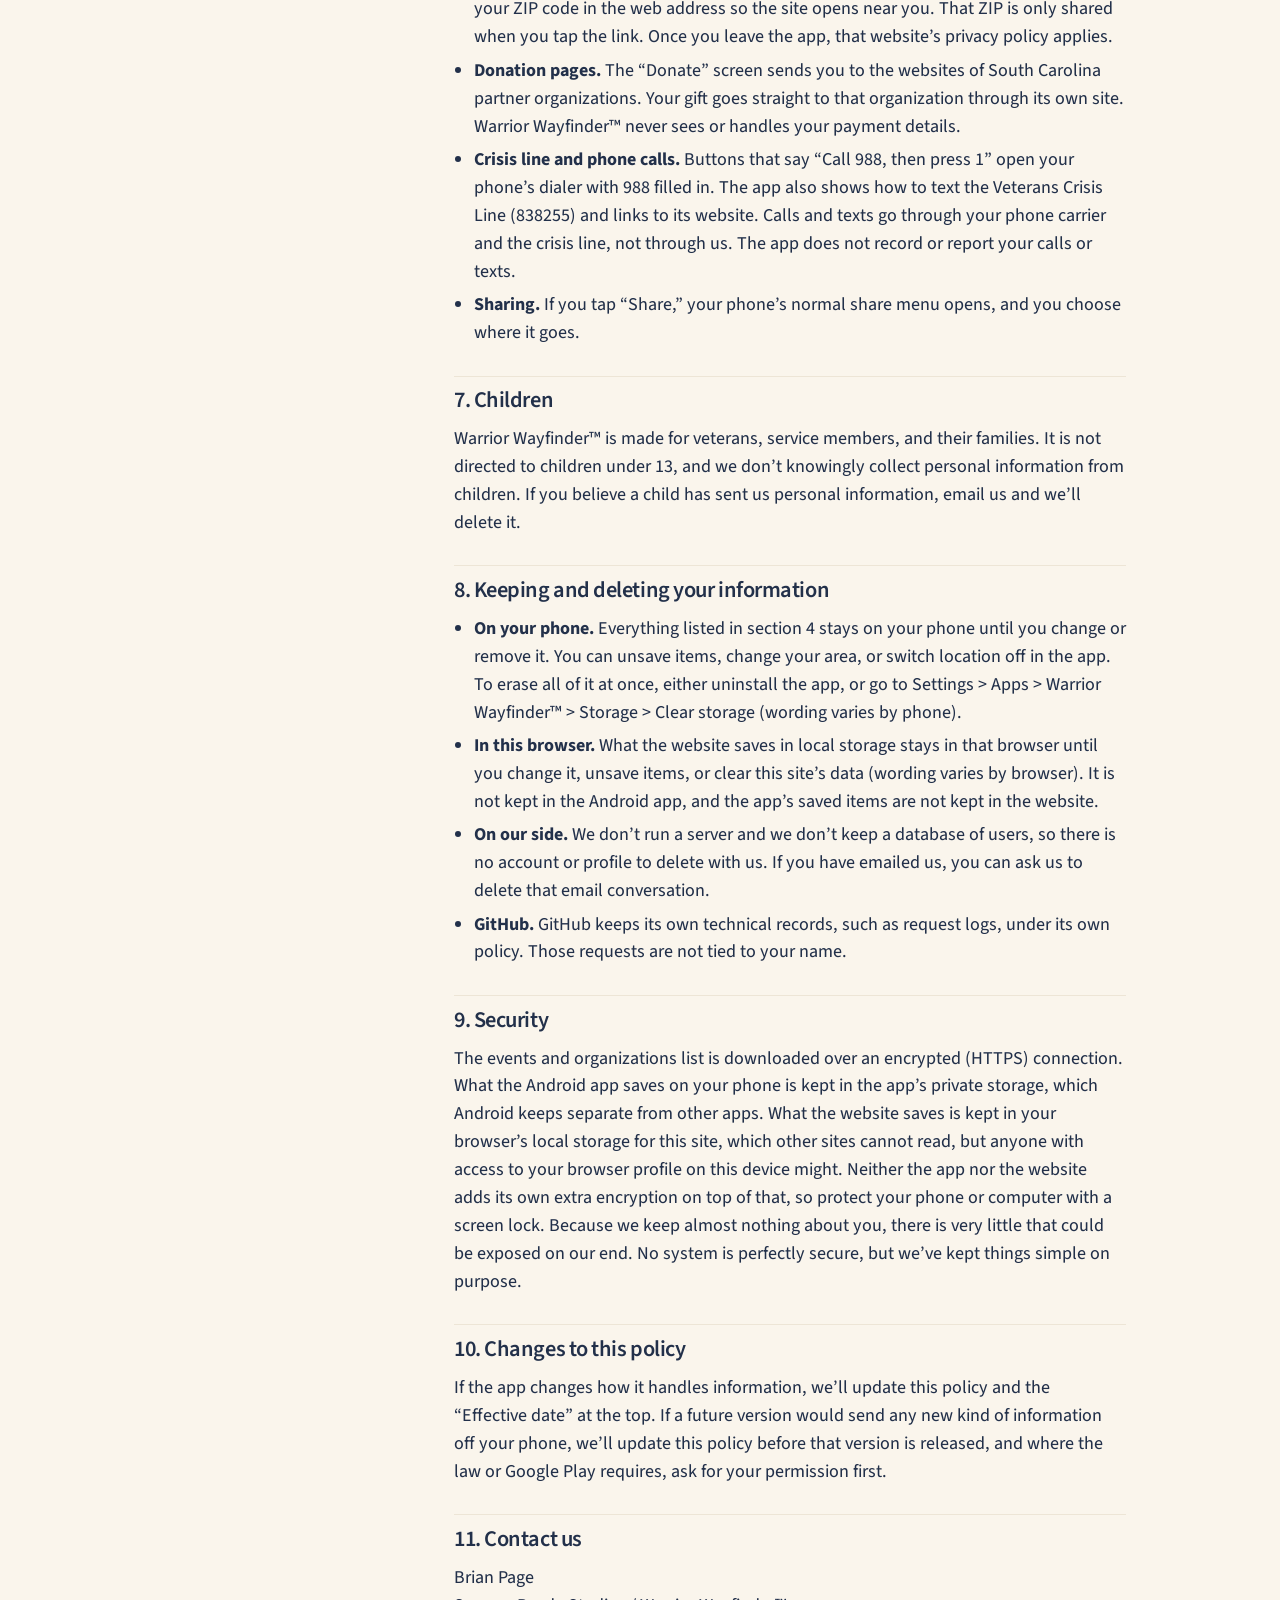
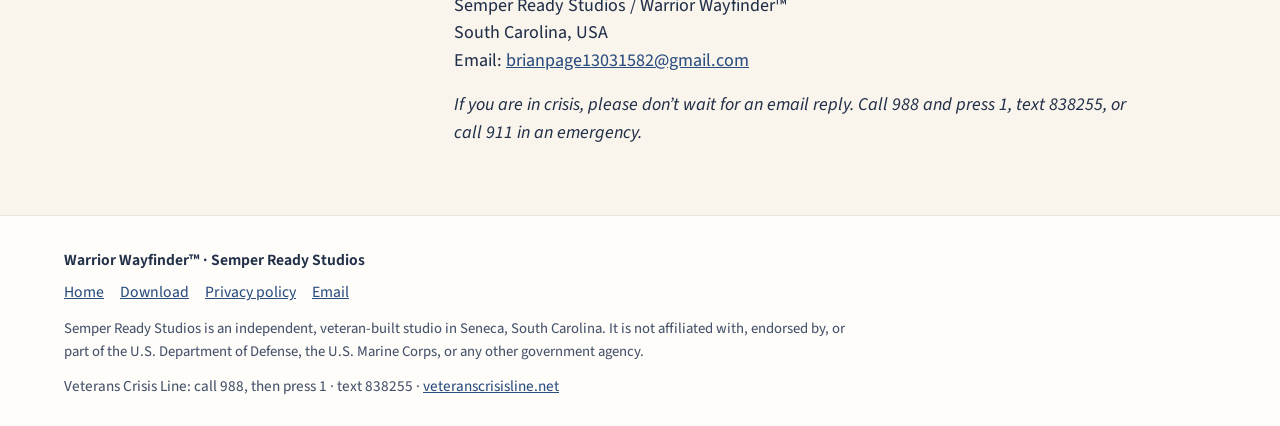
==== commit e223361e: "Add an in-browser Warrior Wayfinder™ app with real, usable sections. Orgs, Events, Browse, Crisis he" ====
--- a/privacy.html
+++ b/privacy.html
@@ -4,7 +4,7 @@
   <meta charset="utf-8">
   <meta name="viewport" content="width=device-width, initial-scale=1">
   <title>Privacy Policy — Warrior Wayfinder™</title>
-  <meta name="description" content="Privacy policy for Warrior Wayfinder™, the free Android app from Semper Ready Studios. Effective November 21, 2026.">
+  <meta name="description" content="Privacy policy for Warrior Wayfinder™, the free Android app and website from Semper Ready Studios. Effective November 21, 2026.">
   <meta name="theme-color" content="#FAF5EC">
   <link rel="icon" href="assets/app-icon.png" type="image/png">
   <link rel="apple-touch-icon" href="assets/app-icon.png">
@@ -24,9 +24,9 @@
       </a>
       <nav class="nav" aria-label="Primary">
         <a href="index.html">Home</a>
-        <a href="index.html#orgs">Orgs</a>
-        <a href="index.html#events">Events</a>
-        <a href="index.html#browse">Browse</a>
+        <a href="index.html#/orgs">Orgs</a>
+        <a href="index.html#/events">Events</a>
+        <a href="index.html#/browse">Browse</a>
         <a href="privacy.html" aria-current="page">Privacy</a>
       </nav>
       <a class="btn btn-primary btn-sm header-cta" href="https://play.google.com/apps/internaltest/4701648640906943757" rel="noopener noreferrer">Download for Android</a>
@@ -61,8 +61,8 @@
       </nav>
 
       <article class="policy">
-        <p class="lead">This policy explains, in plain English, what Warrior Wayfinder™ does with your information. The short version: there are no accounts and no ads, we don’t sell anything about you, and almost everything you put into the app stays on your phone.</p>
-        <p class="updated">This policy covers the current Android version of Warrior Wayfinder™ (version 1.0.8, Google Play package <code>org.homefrontreads.app</code>). An iPhone version is in progress and is not available yet. If a future version handles information differently, this policy will be updated before that version is released.</p>
+        <p class="lead">This policy explains, in plain English, what Warrior Wayfinder™ does with your information. The short version: there are no accounts and no ads, we don’t sell anything about you, and almost everything you put into the Android app or the in-browser version stays on your device.</p>
+        <p class="updated">This policy covers the current Android version of Warrior Wayfinder™ (version 1.0.8, Google Play package <code>org.homefrontreads.app</code>) and the website at <a href="index.html">https://brianpage1303.github.io/semper-ready-studios/</a>, including the in-browser version of Warrior Wayfinder™. An iPhone version is in progress and is not available yet. If a future version handles information differently, this policy will be updated before that version is released.</p>
 
         <h2 id="who">1. Who we are</h2>
         <p>Warrior Wayfinder™ is a free app for veterans and their families. It is built and run by one person, <strong>Brian Page</strong>, an individual developer in South Carolina, USA, under the name Semper Ready Studios. When this policy says “we,” “us,” or “the developer,” it means Brian.</p>
@@ -70,17 +70,18 @@
         <p>Questions? Email <a href="mailto:brianpage13031582@gmail.com">brianpage13031582@gmail.com</a>.</p>
 
         <h2 id="leaves">2. What leaves your phone</h2>
-        <p>Warrior Wayfinder™ does not have accounts, sign-ins, or a server of its own that stores information about you. From the app’s own code, here is what leaves your phone, and why:</p>
+        <p>Warrior Wayfinder™ does not have accounts, sign-ins, or a server of its own that stores information about you. From the app’s own code, and from the website, here is what leaves your device, and why:</p>
         <ul>
           <li>
             <p><strong>Downloading the events and organizations list (GitHub).</strong> The app checks for an updated public list of events, organizations, and VA events hosted in the public GitHub repository <code>brianpage1303/warrior-wayfinder-feed</code>. It checks on launch, when you return to the app, and once if the app stays open past midnight in the America/New_York time zone. If the list has already been downloaded today (Eastern Time), it does not download again unless you pull down to refresh.</p>
             <p>Nothing about you is attached to that request — no name, email, location, ZIP code, or device identifier. The request does include a date (so you get that day’s copy) and, when you pull to refresh, a timestamp (so a cached copy is not reused). Like any website request, GitHub can see your phone’s IP address and basic technical details of the request. See <a href="#third-parties">Third-party links and services</a>.</p>
+            <p>The in-browser version on this website fetches the same public file, in your browser, from GitHub. If that live file can’t be reached, the site can fall back to a copy of the list stored with the website (a snapshot). That fallback is also just the public list — not information about you.</p>
           </li>
           <li>
             <p><strong>Finding your area, if you choose “Use my location.”</strong> Your phone’s built-in location services are used to turn your approximate position into a state, ZIP code, and town name. The app itself does not send your coordinates to the developer or to any server we run. See the next section.</p>
           </li>
         </ul>
-        <p>That’s it from the app’s own features. We don’t collect your name, email, phone number, contacts, photos, health information, or service records. If you later email us, or tap a link that opens another website, that is separate from the app’s own data handling and is described below.</p>
+        <p>That’s it from the app’s and website’s own features. We don’t collect your name, email, phone number, contacts, photos, health information, or service records. If you later email us, or tap a link that opens another website, that is separate from Warrior Wayfinder™’s own data handling and is described below. Visiting this website, like visiting any site, also lets the host (GitHub Pages) see your IP address and basic technical details of the page request.</p>
 
         <h2 id="location">3. Location</h2>
         <p>Location is optional. You can always type a ZIP code or pick your state instead.</p>
@@ -92,10 +93,11 @@
           <li><strong>What’s kept.</strong> Your approximate coordinates are kept in the app’s memory only while it’s running, to sort events by distance. They are <strong>never saved on your phone and never sent to us.</strong> The app does save your state, ZIP code, and town name on your phone so it remembers your area next time, along with whether you chose location or typing.</li>
           <li><strong>If you type a ZIP instead.</strong> Your ZIP code is saved on your phone. The app finds the middle of that ZIP area using a U.S. Census ZIP table built into the app, so it works offline. That lookup never leaves your phone.</li>
           <li><strong>Changing your mind.</strong> You can switch to typing a ZIP or picking a state at any time in the app, and you can turn off location for Warrior Wayfinder™ in your phone’s Settings app.</li>
+          <li><strong>On this website.</strong> The in-browser version never asks for your location on its own. It only uses the browser’s location if you tap “Use my location,” and your browser will ask for permission first. Your approximate coordinates are then matched to the nearest U.S. Census ZIP area using a table built into the website — on your device, with no online mapping or address service. The website does not look up a town name that way, so it may show a ZIP and state instead. Coordinates stay in the page’s memory only while it is open and are not saved. Your chosen state or ZIP is saved in this browser’s local storage so the site can remember your area next time. You can still type a ZIP or pick a state instead, and you can clear the site’s data in your browser settings.</li>
         </ul>
 
         <h2 id="on-device">4. Information stored on your device</h2>
-        <p>The app saves these things in its own private storage on your phone. They are not sent to us:</p>
+        <p>The Android app saves these things in its own private storage on your phone. They are not sent to us:</p>
         <ul>
           <li><strong>Your area:</strong> the state or Upstate South Carolina area you picked, your ZIP code (if you entered one, or if location provided one that the app keeps), your town name (if you use location), and whether you chose location or typing.</li>
           <li><strong>Saved items:</strong> the articles and organizations you saved (favorited).</li>
@@ -104,6 +106,7 @@
           <li><strong>Events you submit:</strong> If you use “Submit an event,” what you type (title, organization, date, time, place, description, an optional contact email, and, when asked, an Upstate South Carolina area) is saved <strong>on your phone only</strong> and marked “Pending.” It is not emailed or sent anywhere.</li>
           <li><strong>Peer Talk interest:</strong> Peer Talk is “coming soon.” If you fill in the interest form, your topics and the optional name, email, and note you type are saved <strong>on your phone only</strong>. They are not sent to us or anyone else.</li>
         </ul>
+        <p>The in-browser version on this website saves the same kinds of things in your <strong>browser’s local storage</strong> on this device only: your area (state or ZIP, and whether you chose location or typing), items you save (including events), your color theme and light or dark mode, and, if you fill in the Peer Talk interest form, the topics and optional name, email, and note you type. The website does not include the Android app’s “Submit an event” form. None of this is sent to us or to any server we run. Clearing this site’s data in your browser, or using a different browser or device, removes or isolates it.</p>
 
         <h2 id="not-collected">5. Information we don’t collect</h2>
         <ul>
@@ -122,7 +125,7 @@
         <p>Warrior Wayfinder™ connects you to other people’s services. When you use them, their privacy policies apply, not this one.</p>
         <ul>
           <li><strong>Google Play.</strong> You download and update the app through Google Play, which Google runs under its own privacy policy. Android’s location and address lookup services, which may be provided by Google, are part of your phone and are also covered by Google’s policies.</li>
-          <li><strong>GitHub (events and organizations list).</strong> As described in section 2, the app downloads a public file from GitHub. No location, ZIP code, or personal information is sent with that request. GitHub’s privacy statement: <a href="https://docs.github.com/site-policy/privacy-policies/github-general-privacy-statement" rel="noopener noreferrer">https://docs.github.com/site-policy/privacy-policies/github-general-privacy-statement</a>.</li>
+          <li><strong>GitHub (events and organizations list, and this website).</strong> As described in section 2, the Android app and the in-browser version download a public file from GitHub. This website is also hosted on GitHub Pages. No location, ZIP code, or personal information is sent with the feed request. Visiting the site or the feed lets GitHub see your IP address and basic technical details under its own policy. GitHub’s privacy statement: <a href="https://docs.github.com/site-policy/privacy-policies/github-general-privacy-statement" rel="noopener noreferrer">https://docs.github.com/site-policy/privacy-policies/github-general-privacy-statement</a>.</li>
           <li><strong>Websites we link to.</strong> The app links to outside websites, such as VA.gov, the Veterans Crisis Line website, veteran organizations, and search tools like the VA facility locator, the VFW post finder, and the American Job Center finder. Some of these links include your ZIP code in the web address so the site opens near you. That ZIP is only shared when you tap the link. Once you leave the app, that website’s privacy policy applies.</li>
           <li><strong>Donation pages.</strong> The “Donate” screen sends you to the websites of South Carolina partner organizations. Your gift goes straight to that organization through its own site. Warrior Wayfinder™ never sees or handles your payment details.</li>
           <li><strong>Crisis line and phone calls.</strong> Buttons that say “Call 988, then press 1” open your phone’s dialer with 988 filled in. The app also shows how to text the Veterans Crisis Line (838255) and links to its website. Calls and texts go through your phone carrier and the crisis line, not through us. The app does not record or report your calls or texts.</li>
@@ -135,12 +138,13 @@
         <h2 id="deletion">8. Keeping and deleting your information</h2>
         <ul>
           <li><strong>On your phone.</strong> Everything listed in section 4 stays on your phone until you change or remove it. You can unsave items, change your area, or switch location off in the app. To erase all of it at once, either uninstall the app, or go to Settings &gt; Apps &gt; Warrior Wayfinder™ &gt; Storage &gt; Clear storage (wording varies by phone).</li>
+          <li><strong>In this browser.</strong> What the website saves in local storage stays in that browser until you change it, unsave items, or clear this site’s data (wording varies by browser). It is not kept in the Android app, and the app’s saved items are not kept in the website.</li>
           <li><strong>On our side.</strong> We don’t run a server and we don’t keep a database of users, so there is no account or profile to delete with us. If you have emailed us, you can ask us to delete that email conversation.</li>
           <li><strong>GitHub.</strong> GitHub keeps its own technical records, such as request logs, under its own policy. Those requests are not tied to your name.</li>
         </ul>
 
         <h2 id="security">9. Security</h2>
-        <p>The events and organizations list is downloaded over an encrypted (HTTPS) connection. What the app saves on your phone is kept in the app’s private storage, which Android keeps separate from other apps. The app does not add its own extra encryption on top of that, so protect your phone with a screen lock. Because we keep almost nothing about you, there is very little that could be exposed on our end. No system is perfectly secure, but we’ve kept things simple on purpose.</p>
+        <p>The events and organizations list is downloaded over an encrypted (HTTPS) connection. What the Android app saves on your phone is kept in the app’s private storage, which Android keeps separate from other apps. What the website saves is kept in your browser’s local storage for this site, which other sites cannot read, but anyone with access to your browser profile on this device might. Neither the app nor the website adds its own extra encryption on top of that, so protect your phone or computer with a screen lock. Because we keep almost nothing about you, there is very little that could be exposed on our end. No system is perfectly secure, but we’ve kept things simple on purpose.</p>
 
         <h2 id="changes">10. Changes to this policy</h2>
         <p>If the app changes how it handles information, we’ll update this policy and the “Effective date” at the top. If a future version would send any new kind of information off your phone, we’ll update this policy before that version is released, and where the law or Google Play requires, ask for your permission first.</p>
